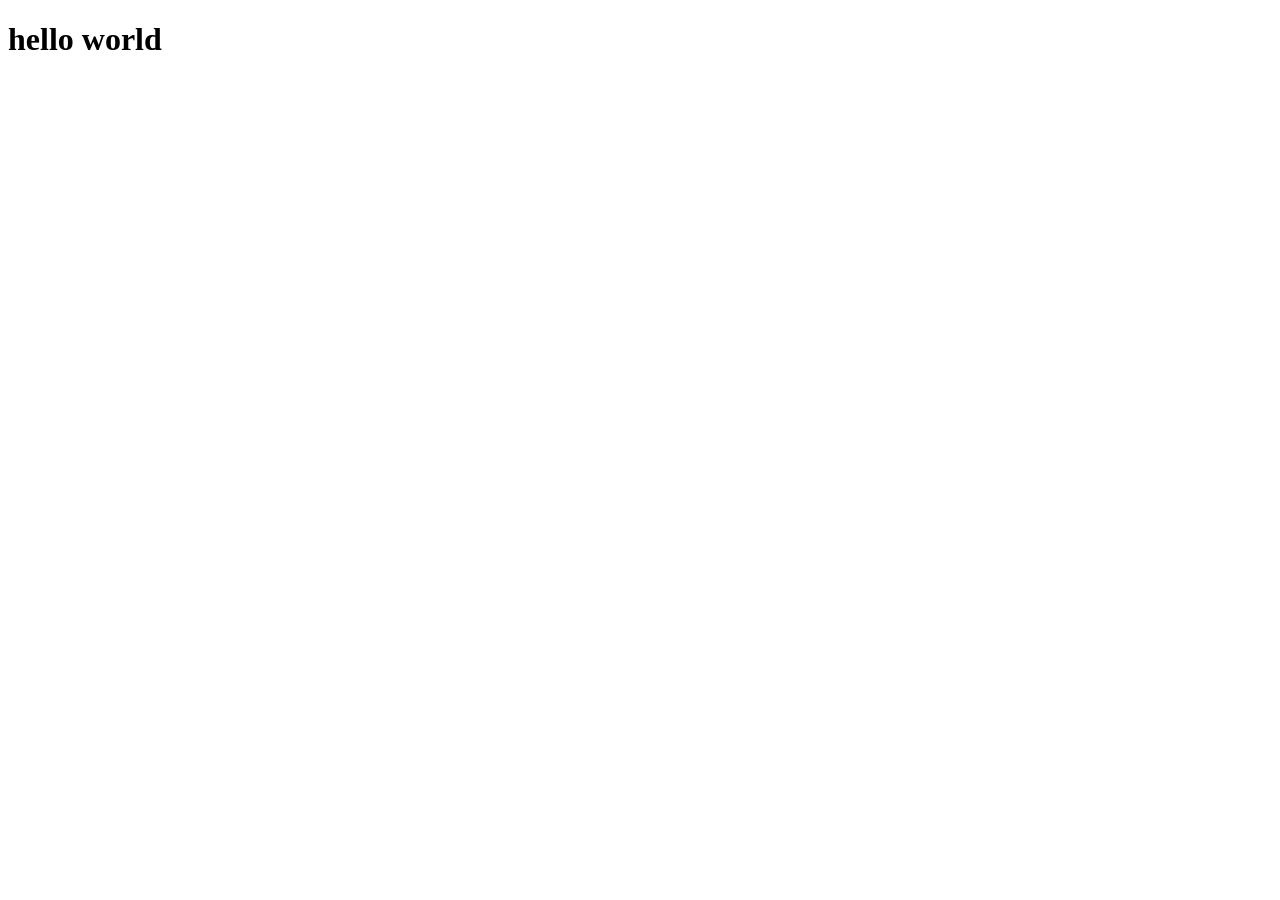
==== index.html @ 43cdc7c5 "initial commit" ====
<!DOCTYPE html>
<html lang="en">
<head>
    <meta charset="UTF-8">
    <meta name="viewport" content="width=device-width, initial-scale=1.0">
    <title>hello world</title>
</head>
<body>
    <h1>hello world</h1>
</body>
</html>
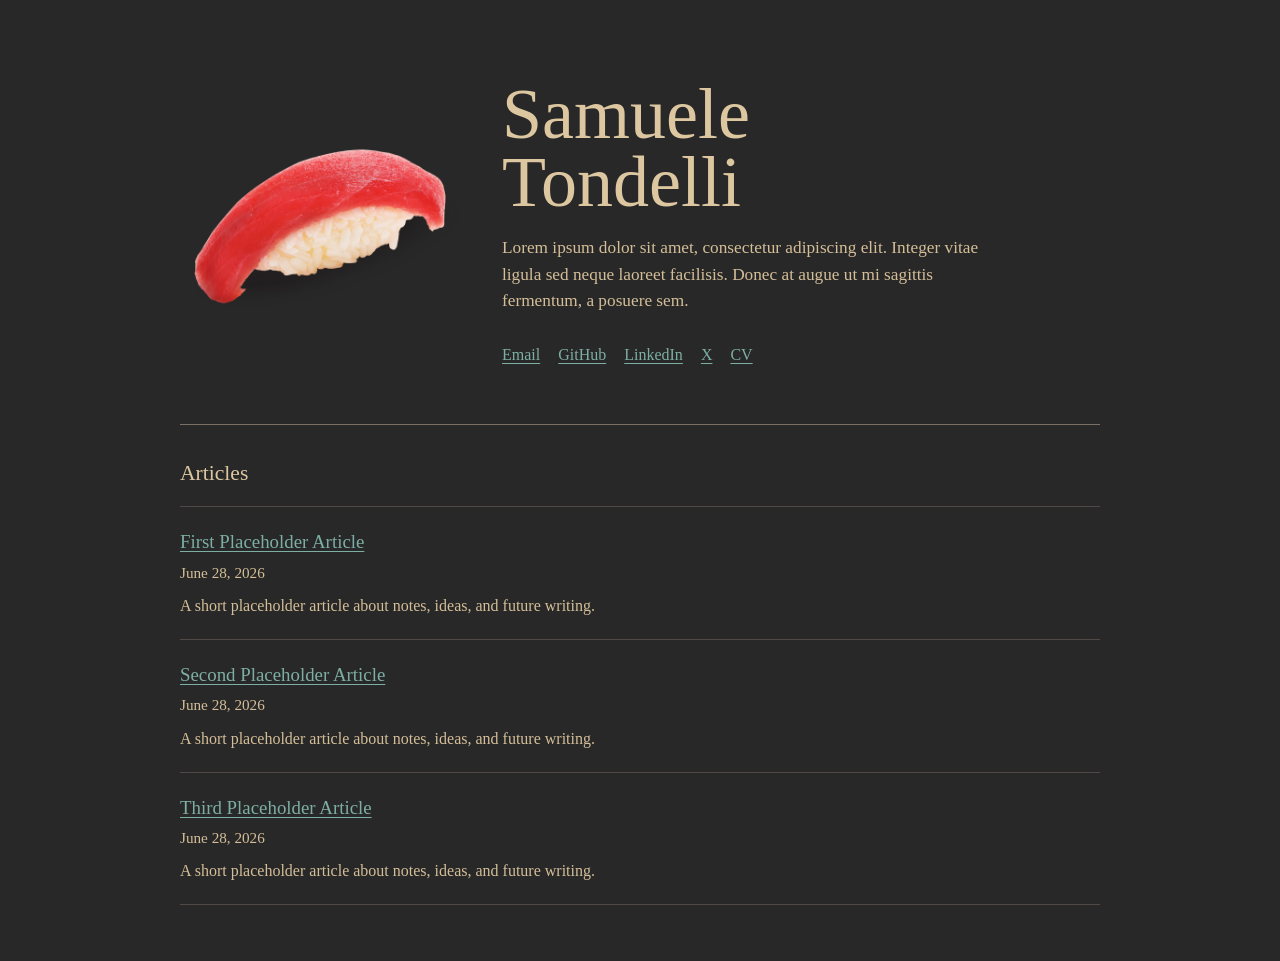
==== commit f92dd767: "update" ====
--- a/index.html
+++ b/index.html
@@ -3,9 +3,58 @@
 <head>
     <meta charset="UTF-8">
     <meta name="viewport" content="width=device-width, initial-scale=1.0">
-    <title>hello world</title>
+    <title>Samuele Tondelli</title>
+    <link rel="stylesheet" href="styles/base.css">
 </head>
 <body>
-    <h1>hello world</h1>
+    <main class="page">
+        <section class="layout layout--intro" aria-labelledby="page-title">
+            <img class="media media--square" src="media/tonno-ok.png" alt="A piece of tuna nigiri sushi">
+
+            <div class="prose">
+                <h1 class="title title--page" id="page-title">Samuele Tondelli</h1>
+                <p>
+                    Lorem ipsum dolor sit amet, consectetur adipiscing elit. Integer
+                    vitae ligula sed neque laoreet facilisis. Donec at augue ut mi
+                    sagittis fermentum, a posuere sem.
+                </p>
+
+                <nav class="link-list" aria-label="Contact links">
+                    <a href="mailto:tondellisamuele1@gmail.com">Email</a>
+                    <a href="https://github.com/SamueleTondelli" rel="me">GitHub</a>
+                    <a href="https://www.linkedin.com/in/samuele-tondelli-681691356/" rel="me">LinkedIn</a>
+                    <a href="https://x.com/thonnoh" rel="me">X</a>
+                    <a href="media/CV.pdf">CV</a>
+                </nav>
+            </div>
+        </section>
+
+        <section class="section section--divided" aria-labelledby="articles-title">
+            <h2 class="title title--section" id="articles-title">Articles</h2>
+            <ol class="content-list">
+                <li class="content-item">
+                    <a class="content-title" href="articles/first-placeholder.html">First Placeholder Article</a>
+                    <time class="content-date" datetime="2026-06-28">June 28, 2026</time>
+                    <p class="content-description">
+                        A short placeholder article about notes, ideas, and future writing.
+                    </p>
+                </li>
+                <li class="content-item">
+                    <a class="content-title" href="articles/second-placeholder.html">Second Placeholder Article</a>
+                    <time class="content-date" datetime="2026-06-28">June 28, 2026</time>
+                    <p class="content-description">
+                        A short placeholder article about notes, ideas, and future writing.
+                    </p>
+                </li>
+                <li class="content-item">
+                    <a class="content-title" href="articles/third-placeholder.html">Third Placeholder Article</a>
+                    <time class="content-date" datetime="2026-06-28">June 28, 2026</time>
+                    <p class="content-description">
+                        A short placeholder article about notes, ideas, and future writing.
+                    </p>
+                </li>
+            </ol>
+        </section>
+    </main>
 </body>
 </html>
--- a/styles/base.css
+++ b/styles/base.css
@@ -0,0 +1,188 @@
+@import url("themes/gruvbox-contrast.css");
+
+* {
+    box-sizing: border-box;
+}
+
+::selection {
+    background: var(--selection-background);
+    color: var(--selection-text);
+}
+
+body {
+    margin: 0;
+    min-height: 100vh;
+    background: var(--background);
+    color: var(--text);
+    font-family: Georgia, "Times New Roman", serif;
+    line-height: 1.55;
+}
+
+a {
+    color: var(--accent);
+    text-underline-offset: 0.18em;
+    transition: color 160ms ease;
+}
+
+a:hover,
+a:focus-visible {
+    color: var(--accent-hover);
+}
+
+.page {
+    width: min(920px, calc(100% - 40px));
+    margin: 0 auto;
+    padding: 80px 0 56px;
+}
+
+.page--article {
+    width: min(760px, calc(100% - 40px));
+}
+
+.layout {
+    display: grid;
+    gap: 42px;
+}
+
+.layout--intro {
+    grid-template-columns: minmax(180px, 280px) minmax(0, 1fr);
+    align-items: center;
+    margin-bottom: 56px;
+}
+
+.media {
+    display: block;
+    width: 100%;
+    object-fit: contain;
+}
+
+.media--square {
+    aspect-ratio: 1 / 1;
+}
+
+.prose {
+    max-width: 62ch;
+}
+
+.prose p,
+.article-body p {
+    margin: 0;
+    color: var(--muted);
+    font-size: 1.08rem;
+}
+
+.prose p + p,
+.article-body p + p {
+    margin-top: 18px;
+}
+
+.title {
+    margin: 0;
+    font-weight: 500;
+    letter-spacing: 0;
+}
+
+.title--page {
+    margin-bottom: 18px;
+    font-size: clamp(2.25rem, 6vw, 4.5rem);
+    line-height: 0.95;
+}
+
+.title--section {
+    margin-bottom: 16px;
+    font-size: 1.35rem;
+}
+
+.title--article {
+    margin-bottom: 8px;
+    font-size: clamp(2.2rem, 7vw, 4rem);
+    line-height: 1;
+}
+
+.link-list {
+    display: flex;
+    flex-wrap: wrap;
+    gap: 12px 18px;
+    margin-top: 28px;
+}
+
+.section--divided {
+    border-top: 1px solid var(--line);
+    padding-top: 32px;
+}
+
+.content-list {
+    list-style: none;
+    margin: 0;
+    padding: 0;
+    border-top: 1px solid var(--line-soft);
+}
+
+.content-item {
+    padding: 20px 0;
+    border-bottom: 1px solid var(--line-soft);
+}
+
+.content-title {
+    display: inline-block;
+    font-size: 1.18rem;
+}
+
+.content-date,
+.article-date {
+    display: block;
+    margin-top: 4px;
+    color: var(--muted);
+    font-size: 0.95rem;
+}
+
+.content-description {
+    margin: 10px 0 0;
+    max-width: 62ch;
+    color: var(--muted);
+}
+
+.article-header {
+    margin-bottom: 40px;
+}
+
+.article-nav {
+    margin-bottom: 40px;
+}
+
+.article-body h2,
+.article-body h3 {
+    margin: 34px 0 12px;
+    color: var(--heading-accent);
+    font-weight: 500;
+    letter-spacing: 0;
+}
+
+.article-body h2 {
+    font-size: 1.55rem;
+}
+
+.article-body h3 {
+    font-size: 1.2rem;
+}
+
+@media (max-width: 680px) {
+    .page,
+    .page--article {
+        width: min(100% - 28px, 560px);
+        padding-top: 42px;
+    }
+
+    .layout {
+        gap: 24px;
+    }
+
+    .layout--intro {
+        grid-template-columns: 1fr;
+        margin-bottom: 44px;
+    }
+
+    .media--square {
+        width: min(72vw, 260px);
+    }
+}
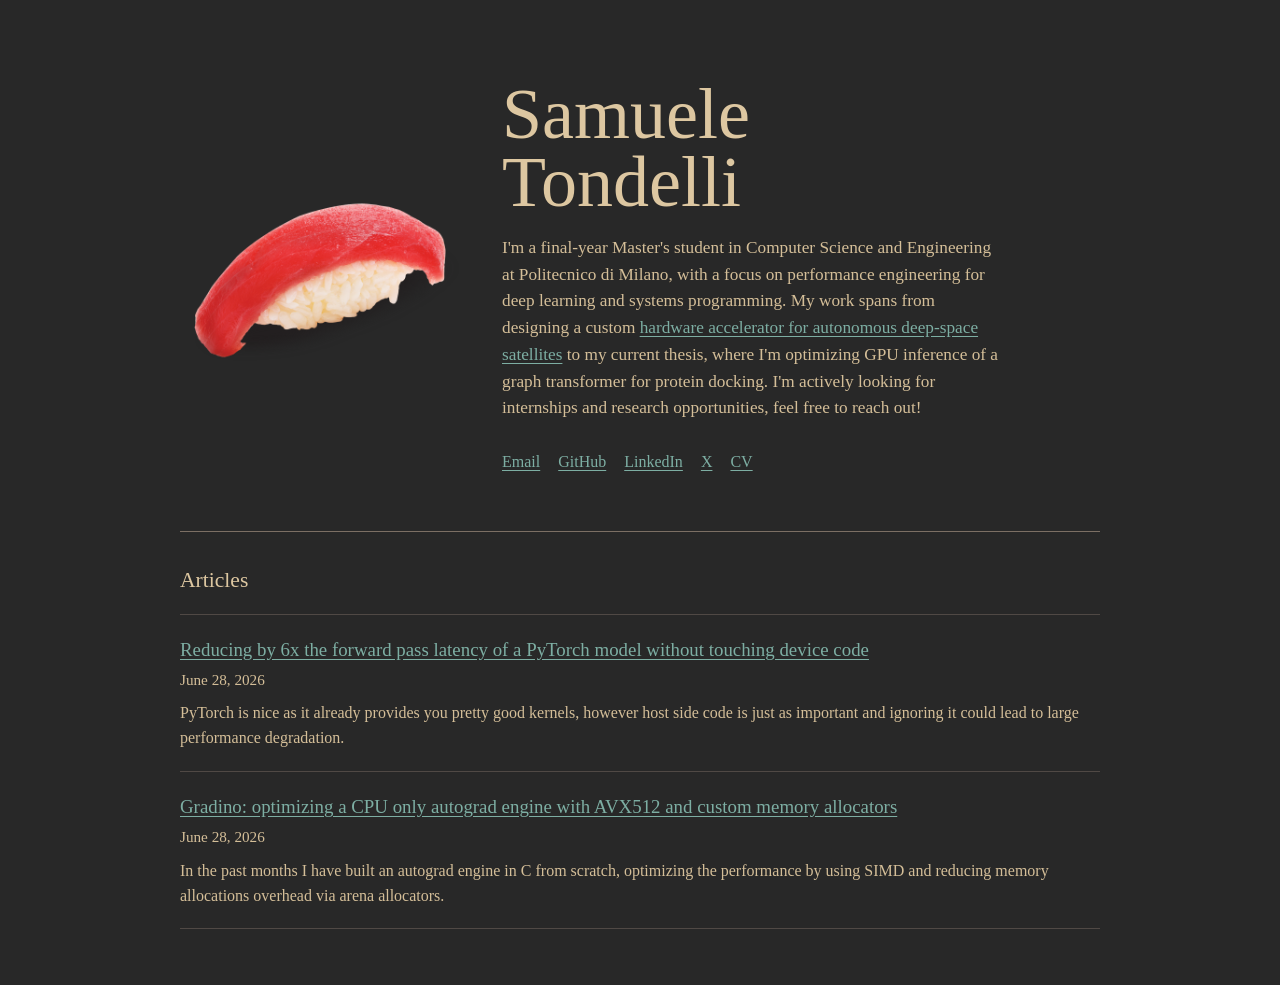
==== commit eef2fb11: "updates" ====
--- a/index.html
+++ b/index.html
@@ -14,9 +14,7 @@
             <div class="prose">
                 <h1 class="title title--page" id="page-title">Samuele Tondelli</h1>
                 <p>
-                    Lorem ipsum dolor sit amet, consectetur adipiscing elit. Integer
-                    vitae ligula sed neque laoreet facilisis. Donec at augue ut mi
-                    sagittis fermentum, a posuere sem.
+                    I'm a final-year Master's student in Computer Science and Engineering at Politecnico di Milano, with a focus on performance engineering for deep learning and systems programming. My work spans from designing a custom <a href="https://github.com/leonardobertolani/deepspaceexploration">hardware accelerator for autonomous deep-space satellites</a> to my current thesis, where I'm optimizing GPU inference of a graph transformer for protein docking. I'm actively looking for internships and research opportunities, feel free to reach out!
                 </p>
 
                 <nav class="link-list" aria-label="Contact links">
@@ -33,24 +31,17 @@
             <h2 class="title title--section" id="articles-title">Articles</h2>
             <ol class="content-list">
                 <li class="content-item">
-                    <a class="content-title" href="articles/first-placeholder.html">First Placeholder Article</a>
+                    <a class="content-title" href="articles/second-placeholder.html">Reducing by 6x the forward pass latency of a PyTorch model without touching device code</a>
                     <time class="content-date" datetime="2026-06-28">June 28, 2026</time>
                     <p class="content-description">
-                        A short placeholder article about notes, ideas, and future writing.
+                        PyTorch is nice as it already provides you pretty good kernels, however host side code is just as important and ignoring it could lead to large performance degradation.
                     </p>
                 </li>
                 <li class="content-item">
-                    <a class="content-title" href="articles/second-placeholder.html">Second Placeholder Article</a>
+                    <a class="content-title" href="articles/first-placeholder.html">Gradino: optimizing a CPU only autograd engine with AVX512 and custom memory allocators</a>
                     <time class="content-date" datetime="2026-06-28">June 28, 2026</time>
                     <p class="content-description">
-                        A short placeholder article about notes, ideas, and future writing.
-                    </p>
-                </li>
-                <li class="content-item">
-                    <a class="content-title" href="articles/third-placeholder.html">Third Placeholder Article</a>
-                    <time class="content-date" datetime="2026-06-28">June 28, 2026</time>
-                    <p class="content-description">
-                        A short placeholder article about notes, ideas, and future writing.
+                        In the past months I have built an autograd engine in C from scratch, optimizing the performance by using SIMD and reducing memory allocations overhead via arena allocators.
                     </p>
                 </li>
             </ol>
--- a/styles/base.css
+++ b/styles/base.css
@@ -138,7 +138,6 @@
 
 .content-description {
     margin: 10px 0 0;
-    max-width: 62ch;
     color: var(--muted);
 }
 
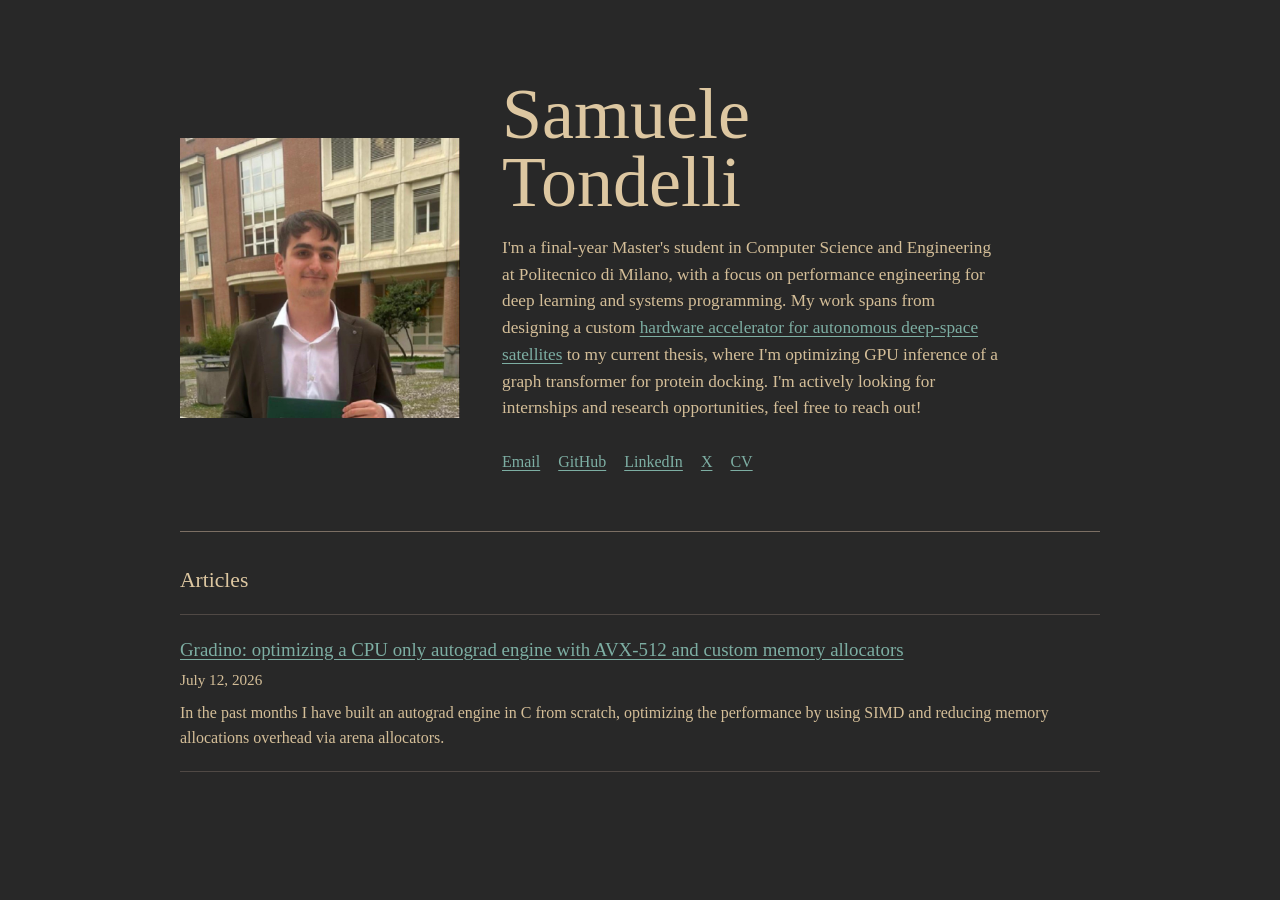
==== commit 62c7e549: "update" ====
--- a/index.html
+++ b/index.html
@@ -9,7 +9,7 @@
 <body>
     <main class="page">
         <section class="layout layout--intro" aria-labelledby="page-title">
-            <img class="media media--square" src="media/tonno-ok.png" alt="A piece of tuna nigiri sushi">
+            <img class="media media--square" src="media/pfp.jpg" alt="A piece of tuna nigiri sushi">
 
             <div class="prose">
                 <h1 class="title title--page" id="page-title">Samuele Tondelli</h1>
@@ -30,16 +30,16 @@
         <section class="section section--divided" aria-labelledby="articles-title">
             <h2 class="title title--section" id="articles-title">Articles</h2>
             <ol class="content-list">
+                <!-- <li class="content-item"> -->
+                    <!-- <a class="content-title" href="articles/second-placeholder.html">Reducing by 6x the forward pass latency of a PyTorch model without touching device code</a> -->
+                    <!-- <time class="content-date" datetime="2026-06-28">June 28, 2026</time> -->
+                    <!-- <p class="content-description"> -->
+                        <!-- PyTorch is nice as it already provides you pretty good kernels, however host side code is just as important and ignoring it could lead to large performance degradation. -->
+                    <!-- </p> -->
+                <!-- </li> -->
                 <li class="content-item">
-                    <a class="content-title" href="articles/second-placeholder.html">Reducing by 6x the forward pass latency of a PyTorch model without touching device code</a>
-                    <time class="content-date" datetime="2026-06-28">June 28, 2026</time>
-                    <p class="content-description">
-                        PyTorch is nice as it already provides you pretty good kernels, however host side code is just as important and ignoring it could lead to large performance degradation.
-                    </p>
-                </li>
-                <li class="content-item">
-                    <a class="content-title" href="articles/first-placeholder.html">Gradino: optimizing a CPU only autograd engine with AVX512 and custom memory allocators</a>
-                    <time class="content-date" datetime="2026-06-28">June 28, 2026</time>
+                    <a class="content-title" href="articles/gradino.html">Gradino: optimizing a CPU only autograd engine with AVX-512 and custom memory allocators</a>
+                    <time class="content-date" datetime="2026-06-28">July 12, 2026</time>
                     <p class="content-description">
                         In the past months I have built an autograd engine in C from scratch, optimizing the performance by using SIMD and reducing memory allocations overhead via arena allocators.
                     </p>
--- a/styles/base.css
+++ b/styles/base.css
@@ -95,8 +95,8 @@
 
 .title--article {
     margin-bottom: 8px;
-    font-size: clamp(2.2rem, 7vw, 4rem);
-    line-height: 1;
+    font-size: clamp(1.8rem, 4vw, 2.8rem);
+    line-height: 1.08;
 }
 
 .link-list {
@@ -165,6 +165,111 @@
     font-size: 1.2rem;
 }
 
+.article-body ul,
+.article-body ol {
+    margin: 16px 0 0;
+    padding-left: 1.4rem;
+    color: var(--muted);
+    font-size: 1.08rem;
+}
+
+.article-body li + li {
+    margin-top: 8px;
+}
+
+.article-body code {
+    border: 1px solid var(--code-border);
+    border-radius: 4px;
+    background: var(--code-background);
+    color: var(--code-text);
+    font-family: "SFMono-Regular", Consolas, "Liberation Mono", Menlo, monospace;
+    font-size: 0.92em;
+}
+
+.article-body :not(pre) > code {
+    padding: 0.12em 0.32em;
+}
+
+.article-body pre {
+    overflow-x: auto;
+    margin: 18px 0 0;
+    padding: 18px 20px;
+    border: 1px solid var(--code-border);
+    border-radius: 6px;
+    background: var(--code-background);
+    color: var(--code-text);
+    line-height: 1.5;
+}
+
+.article-body pre code {
+    display: block;
+    padding: 0;
+    border: 0;
+    background: transparent;
+    color: inherit;
+    font-size: 0.92rem;
+    white-space: pre;
+}
+
+.article-body .hljs {
+    background: transparent;
+    color: var(--code-text);
+}
+
+.hljs-comment,
+.hljs-quote {
+    color: var(--syntax-comment);
+    font-style: italic;
+}
+
+.hljs-keyword,
+.hljs-selector-tag,
+.hljs-subst {
+    color: var(--syntax-keyword);
+}
+
+.hljs-type,
+.hljs-class .hljs-title,
+.hljs-built_in {
+    color: var(--syntax-type);
+}
+
+.hljs-title,
+.hljs-function .hljs-title {
+    color: var(--syntax-function);
+}
+
+.hljs-string,
+.hljs-regexp,
+.hljs-symbol {
+    color: var(--syntax-string);
+}
+
+.hljs-number,
+.hljs-literal {
+    color: var(--syntax-number);
+}
+
+.hljs-attr,
+.hljs-attribute,
+.hljs-variable,
+.hljs-template-variable {
+    color: var(--syntax-variable);
+}
+
+.hljs-meta,
+.hljs-doctag {
+    color: var(--syntax-meta);
+}
+
+.hljs-deletion {
+    color: var(--syntax-error);
+}
+
+.hljs-addition {
+    color: var(--syntax-string);
+}
+
 @media (max-width: 680px) {
     .page,
     .page--article {
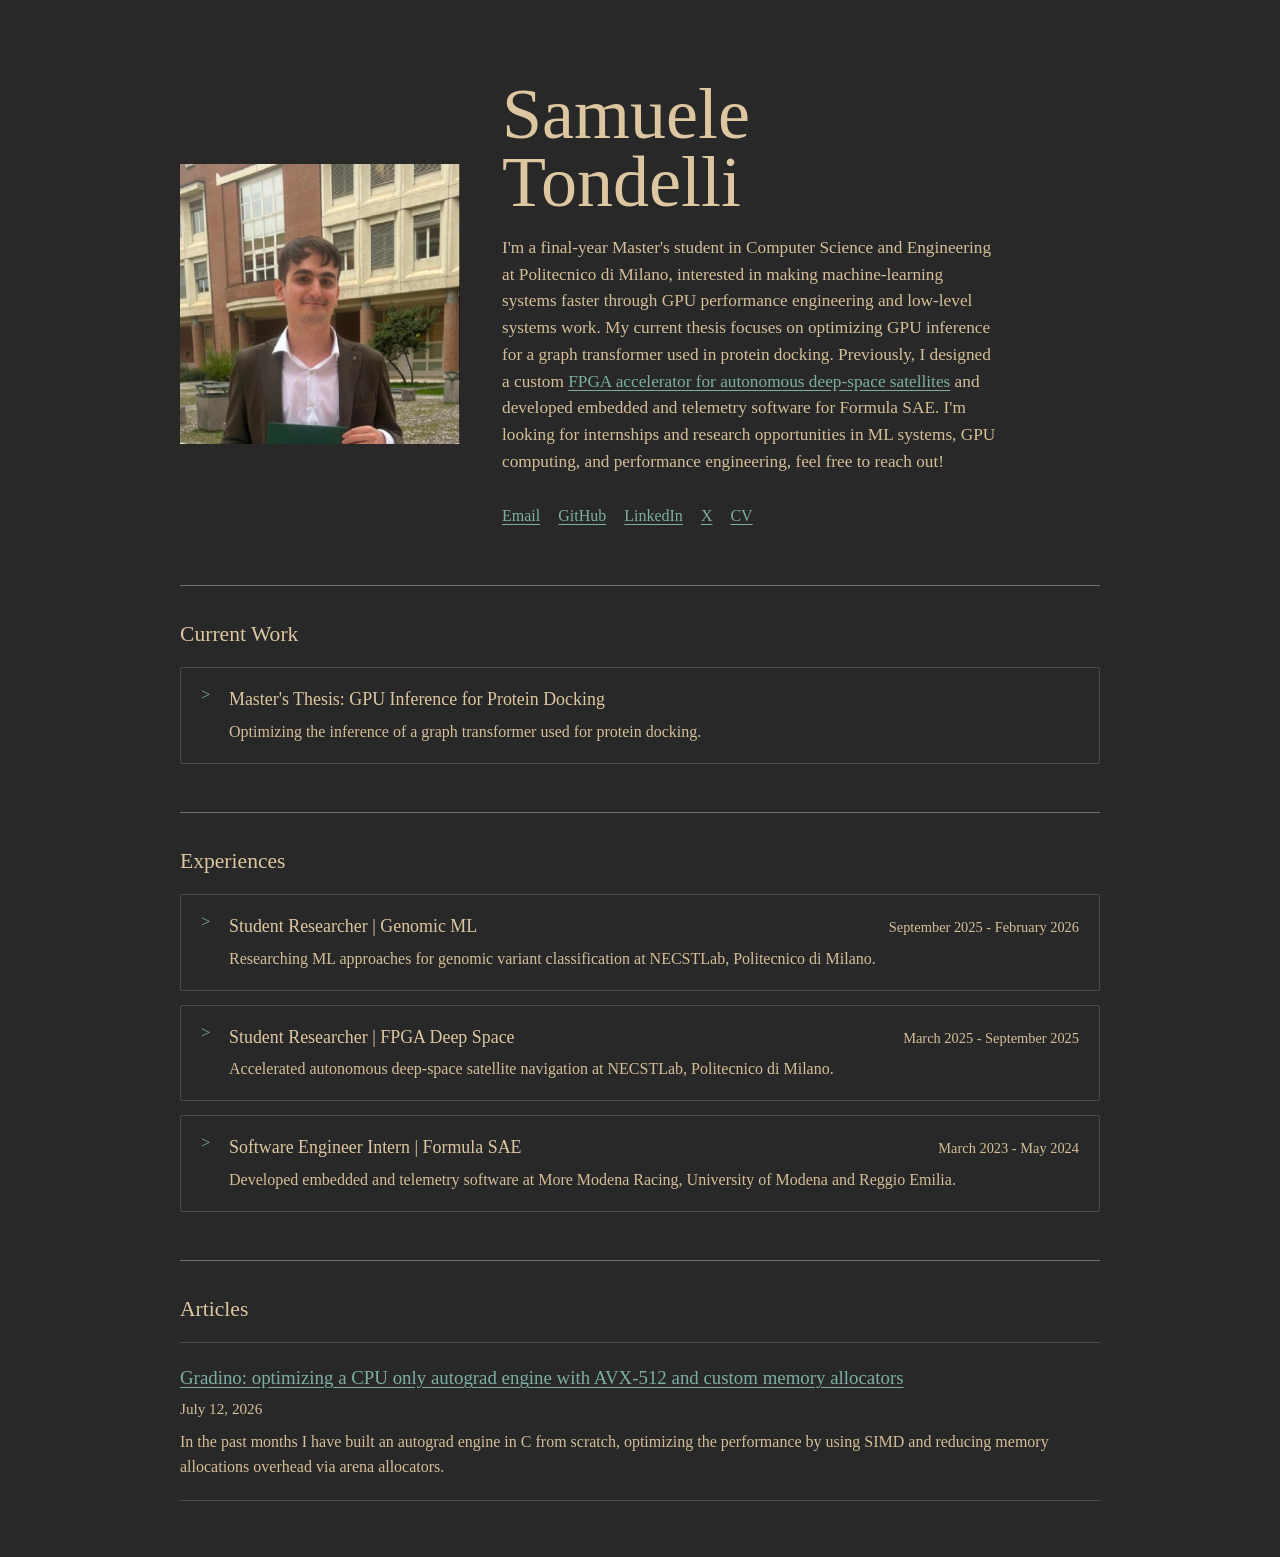
==== commit ae0a11cf: "update" ====
--- a/index.html
+++ b/index.html
@@ -14,7 +14,7 @@
             <div class="prose">
                 <h1 class="title title--page" id="page-title">Samuele Tondelli</h1>
                 <p>
-                    I'm a final-year Master's student in Computer Science and Engineering at Politecnico di Milano, with a focus on performance engineering for deep learning and systems programming. My work spans from designing a custom <a href="https://github.com/leonardobertolani/deepspaceexploration">hardware accelerator for autonomous deep-space satellites</a> to my current thesis, where I'm optimizing GPU inference of a graph transformer for protein docking. I'm actively looking for internships and research opportunities, feel free to reach out!
+                    I'm a final-year Master's student in Computer Science and Engineering at Politecnico di Milano, interested in making machine-learning systems faster through GPU performance engineering and low-level systems work. My current thesis focuses on optimizing GPU inference for a graph transformer used in protein docking. Previously, I designed a custom <a href="https://github.com/leonardobertolani/deepspaceexploration">FPGA accelerator for autonomous deep-space satellites</a> and developed embedded and telemetry software for Formula SAE. I'm looking for internships and research opportunities in ML systems, GPU computing, and performance engineering, feel free to reach out!
                 </p>
 
                 <nav class="link-list" aria-label="Contact links">
@@ -24,6 +24,86 @@
                     <a href="https://x.com/thonnoh" rel="me">X</a>
                     <a href="media/CV.pdf">CV</a>
                 </nav>
+            </div>
+        </section>
+
+        <section class="section section--divided" aria-labelledby="current-work-title">
+            <h2 class="title title--section" id="current-work-title">Current Work</h2>
+            <div class="experience-list">
+                <details class="experience-card">
+                    <summary class="experience-summary">
+                        <span class="experience-heading">
+                            <span class="experience-title">Master's Thesis: GPU Inference for Protein Docking</span>
+                            <span class="experience-duration"></span>
+                        </span>
+                        <span class="experience-description">Optimizing the inference of a graph transformer used for protein docking.</span>
+                    </summary>
+                    <div class="experience-details">
+                        <p>
+                            My thesis at Politecnico di Milano explores how to reduce the inference latency of a <a href="https://pubs.acs.org/doi/abs/10.1021/acs.jmedchem.2c00991">graph transformer for protein docking</a> through GPU-focused performance engineering, as currently 
+                            graph operations are implemented via Python only libraries making inference hard to scale to real-life workloads.
+                        </p>
+                    </div>
+                </details>
+            </div>
+        </section>
+
+        <section class="section section--divided" aria-labelledby="experiences-title">
+            <h2 class="title title--section" id="experiences-title">Experiences</h2>
+            <div class="experience-list">
+                <details class="experience-card">
+                    <summary class="experience-summary">
+                        <span class="experience-heading">
+                            <span class="experience-title">Student Researcher | Genomic ML</span>
+                            <span class="experience-duration">September 2025 - February 2026</span>
+                        </span>
+                        <span class="experience-description">Researching ML approaches for genomic variant classification at NECSTLab, Politecnico di Milano.</span>
+                    </summary>
+                    <div class="experience-details">
+                        <ul>
+                            <li>Conducted a survey study on ML approaches for single nucleotide variant classification.</li>
+                            <li>Benchmarked four models across 144 genomic datasets: MLP, XGBoost, logistic regression, and random forest.</li>
+                            <li>Reduced training resource usage by up to 10&times; while minimally impacting test performance.</li>
+                            <li>Analyzed pathogenicity prediction for variants of uncertain significance, achieving 90% consistency across 72 models.</li>
+                            <li>Research paper accepted at <a href="https://embc.embs.org/2026/">IEEE EMBC 2026</a>.</li>
+                        </ul>
+                    </div>
+                </details>
+
+                <details class="experience-card">
+                    <summary class="experience-summary">
+                        <span class="experience-heading">
+                            <span class="experience-title">Student Researcher | FPGA Deep Space</span>
+                            <span class="experience-duration">March 2025 - September 2025</span>
+                        </span>
+                        <span class="experience-description">Accelerated autonomous deep-space satellite navigation at NECSTLab, Politecnico di Milano.</span>
+                    </summary>
+                    <div class="experience-details">
+                        <ul>
+                            <li>Accelerated the ECOS library for autonomous navigation of deep-space satellites.</li>
+                            <li>Developed accelerators for sparse matrix computations, including SpMV and LDL<sup>T</sup> kernels, using Vitis HLS and Vivado.</li>
+                            <li>Deployed the IP on a Kria KD240 and developed a C Linux driver, achieving a 2&times; speedup over software.</li>
+                            <li>Competed in the 2025 AMD Open Hardware competition.</li>
+                        </ul>
+                    </div>
+                </details>
+
+                <details class="experience-card">
+                    <summary class="experience-summary">
+                        <span class="experience-heading">
+                            <span class="experience-title">Software Engineer Intern | Formula SAE</span>
+                            <span class="experience-duration">March 2023 - May 2024</span>
+                        </span>
+                        <span class="experience-description">Developed embedded and telemetry software at More Modena Racing, University of Modena and Reggio Emilia.</span>
+                    </summary>
+                    <div class="experience-details">
+                        <ul>
+                            <li>Co-led a team of four developing software for combustion and hybrid Formula SAE cars.</li>
+                            <li>Developed live wireless telemetry at 1 Mbps over 500 m using a Raspberry Pi 5 and Grafana.</li>
+                            <li>Developed car dashboard software on an STM32 controller that reads CAN bus data.</li>
+                        </ul>
+                    </div>
+                </details>
             </div>
         </section>
 
--- a/styles/base.css
+++ b/styles/base.css
@@ -109,6 +109,105 @@
 .section--divided {
     border-top: 1px solid var(--line);
     padding-top: 32px;
+}
+
+.section--divided + .section--divided {
+    margin-top: 48px;
+}
+
+.experience-list {
+    display: grid;
+    gap: 14px;
+}
+
+.experience-card {
+    border: 1px solid var(--line-soft);
+    border-radius: 2px;
+    transition: border-color 160ms ease, background-color 160ms ease;
+}
+
+.experience-card:hover,
+.experience-card:focus-within,
+.experience-card[open] {
+    border-color: var(--line);
+    background: var(--code-background);
+}
+
+.experience-summary {
+    position: relative;
+    display: block;
+    padding: 18px 20px 18px 48px;
+    cursor: pointer;
+    list-style: none;
+}
+
+.experience-summary::-webkit-details-marker {
+    display: none;
+}
+
+.experience-summary::before {
+    content: ">";
+    position: absolute;
+    top: 19px;
+    left: 20px;
+    color: var(--accent);
+    font-size: 1.05rem;
+    line-height: 1;
+    transform-origin: center;
+    transition: transform 160ms ease;
+}
+
+.experience-card[open] .experience-summary::before {
+    transform: rotate(90deg);
+}
+
+.experience-summary:focus-visible {
+    outline: 2px solid var(--accent);
+    outline-offset: 3px;
+}
+
+.experience-heading {
+    display: flex;
+    align-items: baseline;
+    justify-content: space-between;
+    gap: 16px;
+}
+
+.experience-title {
+    color: var(--text);
+    font-size: 1.12rem;
+}
+
+.experience-duration {
+    flex: 0 0 auto;
+    color: var(--muted);
+    font-size: 0.9rem;
+}
+
+.experience-description {
+    display: block;
+    margin-top: 6px;
+    color: var(--muted);
+}
+
+.experience-details {
+    margin: 0 20px;
+    padding: 14px 0 18px;
+    border-top: 1px solid var(--line-soft);
+}
+
+.experience-details p,
+.experience-details ul {
+    margin: 0;
+    color: var(--muted);
+}
+
+.experience-details ul {
+    padding-left: 1.2rem;
+}
+
+.experience-details li + li {
+    margin-top: 6px;
 }
 
 .content-list {
@@ -289,4 +388,13 @@
     .media--square {
         width: min(72vw, 260px);
     }
-}
+
+    .experience-heading {
+        display: block;
+    }
+
+    .experience-duration {
+        display: block;
+        margin-top: 2px;
+    }
+}
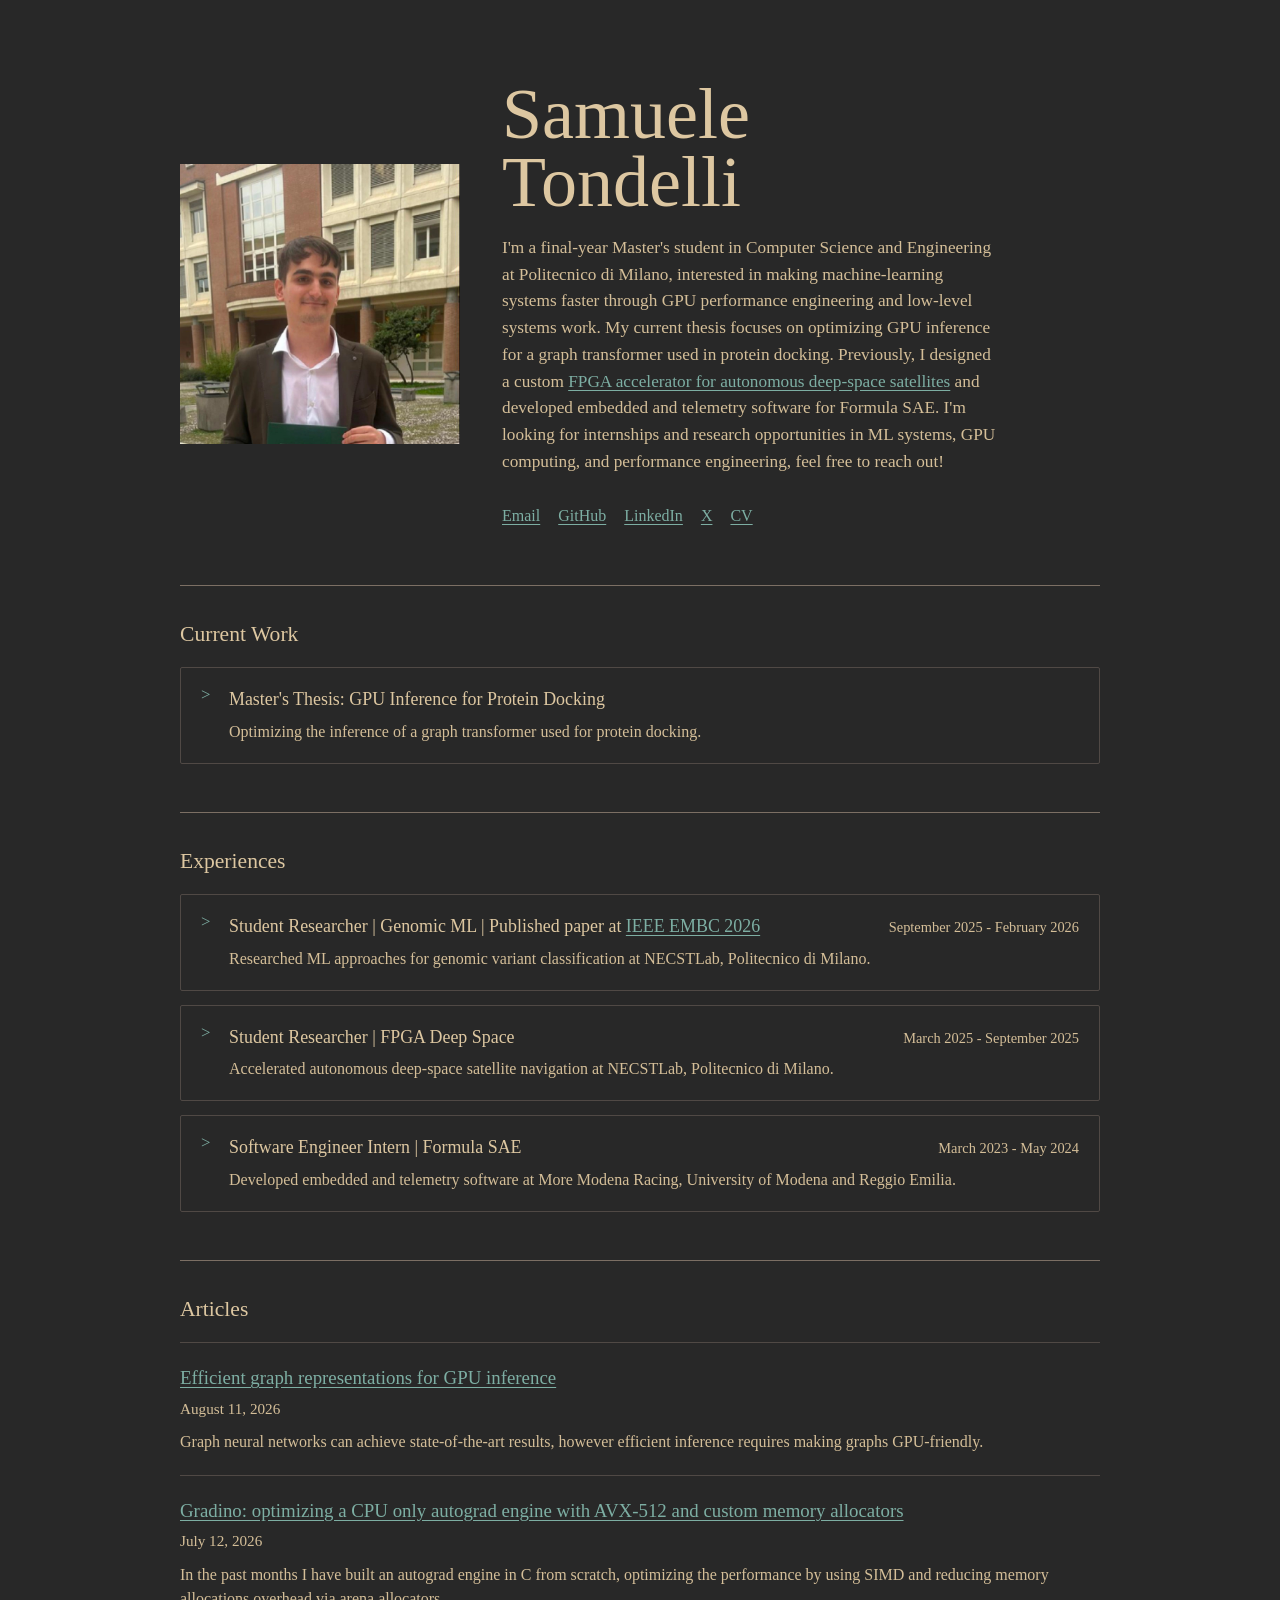
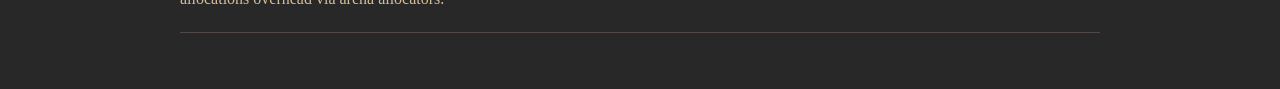
==== commit 5cfa1d29: "graphs on gpus article" ====
--- a/index.html
+++ b/index.html
@@ -54,10 +54,10 @@
                 <details class="experience-card">
                     <summary class="experience-summary">
                         <span class="experience-heading">
-                            <span class="experience-title">Student Researcher | Genomic ML</span>
+                            <span class="experience-title">Student Researcher | Genomic ML | Published paper at <a href="https://embc.embs.org/2026/">IEEE EMBC 2026</a></span>
                             <span class="experience-duration">September 2025 - February 2026</span>
                         </span>
-                        <span class="experience-description">Researching ML approaches for genomic variant classification at NECSTLab, Politecnico di Milano.</span>
+                        <span class="experience-description">Researched ML approaches for genomic variant classification at NECSTLab, Politecnico di Milano.</span>
                     </summary>
                     <div class="experience-details">
                         <ul>
@@ -110,13 +110,13 @@
         <section class="section section--divided" aria-labelledby="articles-title">
             <h2 class="title title--section" id="articles-title">Articles</h2>
             <ol class="content-list">
-                <!-- <li class="content-item"> -->
-                    <!-- <a class="content-title" href="articles/second-placeholder.html">Reducing by 6x the forward pass latency of a PyTorch model without touching device code</a> -->
-                    <!-- <time class="content-date" datetime="2026-06-28">June 28, 2026</time> -->
-                    <!-- <p class="content-description"> -->
-                        <!-- PyTorch is nice as it already provides you pretty good kernels, however host side code is just as important and ignoring it could lead to large performance degradation. -->
-                    <!-- </p> -->
-                <!-- </li> -->
+                <li class="content-item">
+                    <a class="content-title" href="articles/graphs-on-gpus.html">Efficient graph representations for GPU inference</a>
+                    <time class="content-date" datetime="2026-06-28">August 11, 2026</time>
+                    <p class="content-description">
+                        Graph neural networks can achieve state-of-the-art results, however efficient inference requires making graphs GPU-friendly.
+                    </p>
+                </li>
                 <li class="content-item">
                     <a class="content-title" href="articles/gradino.html">Gradino: optimizing a CPU only autograd engine with AVX-512 and custom memory allocators</a>
                     <time class="content-date" datetime="2026-06-28">July 12, 2026</time>
--- a/styles/base.css
+++ b/styles/base.css
@@ -276,6 +276,23 @@
     margin-top: 8px;
 }
 
+.article-figure {
+    margin: 24px 0;
+}
+
+.article-figure figcaption {
+    margin-top: 8px;
+    color: var(--muted);
+    font-size: 0.9rem;
+    text-align: center;
+}
+
+mjx-container[display="true"] {
+    overflow-x: auto;
+    overflow-y: hidden;
+    padding: 4px 0;
+}
+
 .article-body code {
     border: 1px solid var(--code-border);
     border-radius: 4px;
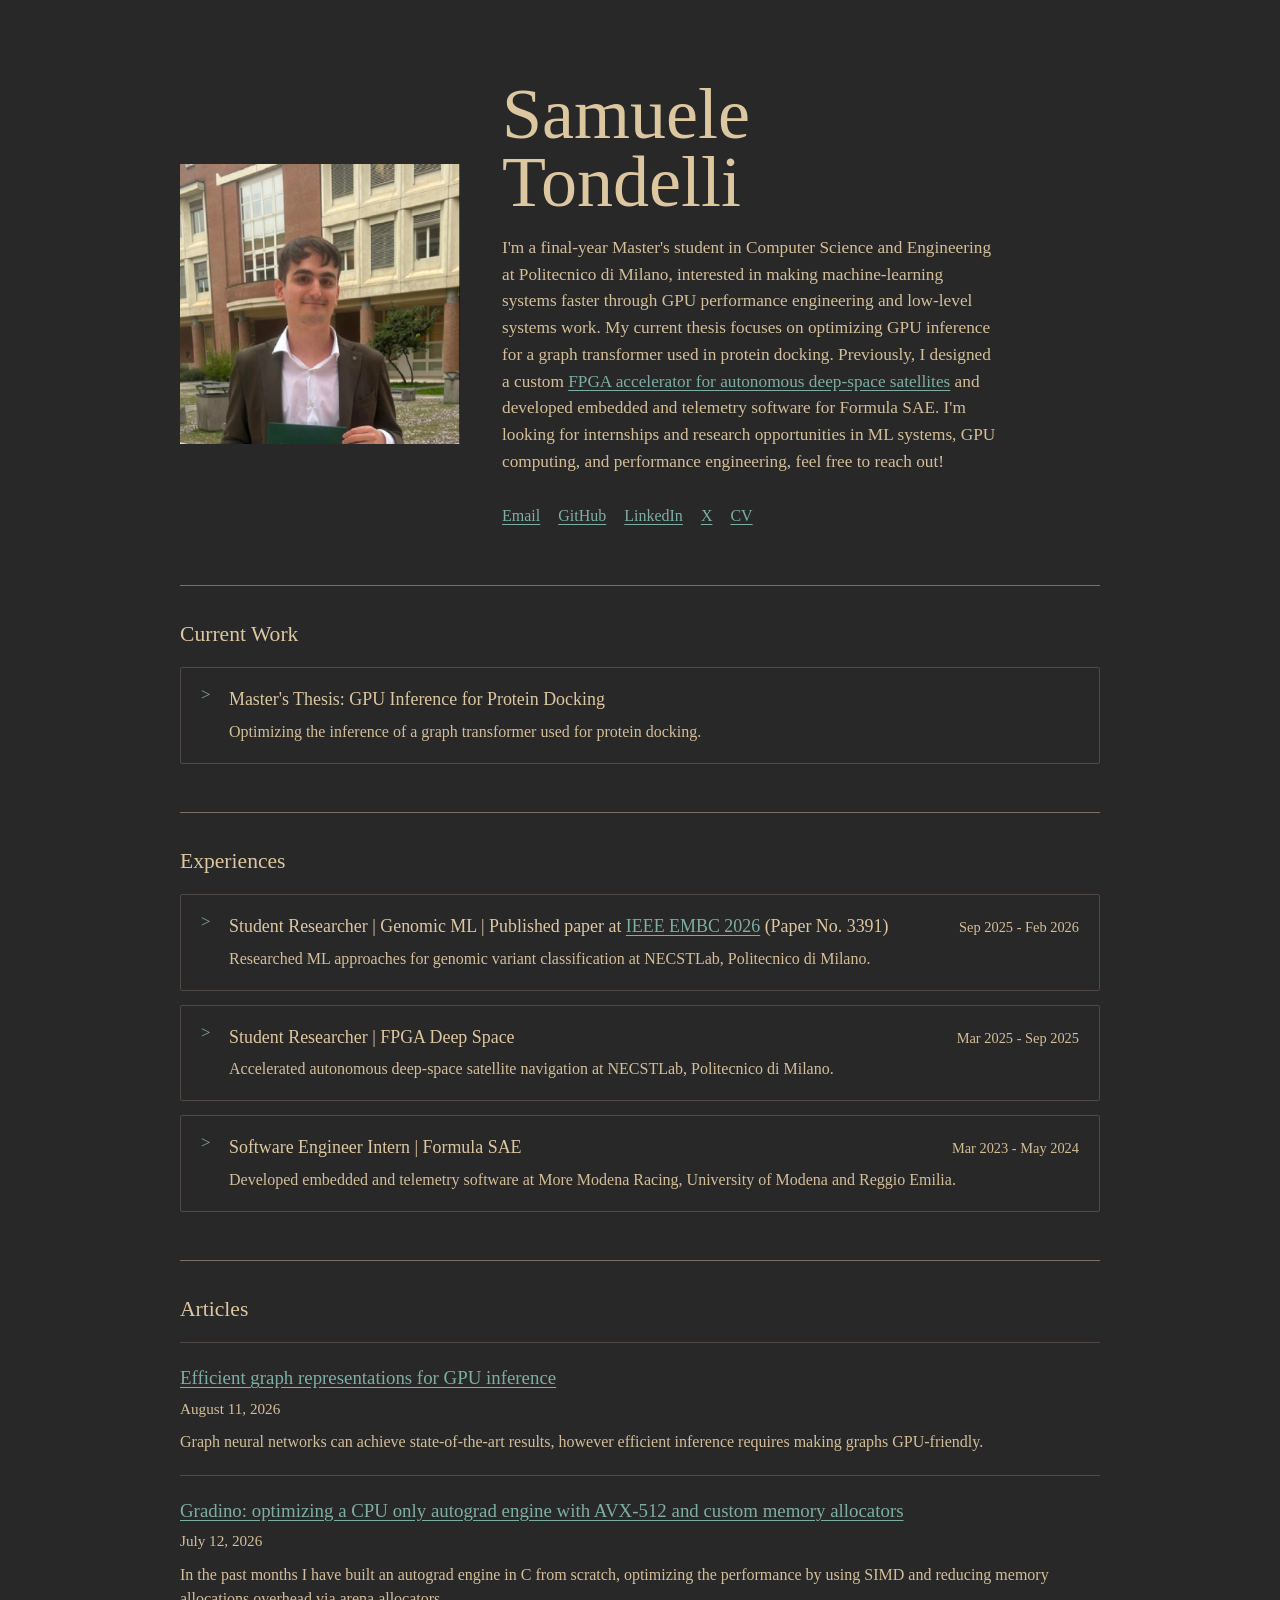
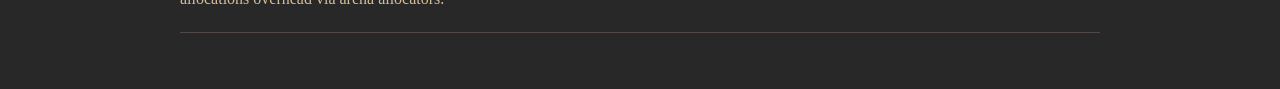
==== commit 0b6f6b45: "added paper number" ====
--- a/index.html
+++ b/index.html
@@ -54,8 +54,8 @@
                 <details class="experience-card">
                     <summary class="experience-summary">
                         <span class="experience-heading">
-                            <span class="experience-title">Student Researcher | Genomic ML | Published paper at <a href="https://embc.embs.org/2026/">IEEE EMBC 2026</a></span>
-                            <span class="experience-duration">September 2025 - February 2026</span>
+                            <span class="experience-title">Student Researcher | Genomic ML | Published paper at <a href="https://embc.embs.org/2026/">IEEE EMBC 2026</a> (Paper No. 3391)</span>
+                            <span class="experience-duration">Sep 2025 - Feb 2026</span>
                         </span>
                         <span class="experience-description">Researched ML approaches for genomic variant classification at NECSTLab, Politecnico di Milano.</span>
                     </summary>
@@ -74,7 +74,7 @@
                     <summary class="experience-summary">
                         <span class="experience-heading">
                             <span class="experience-title">Student Researcher | FPGA Deep Space</span>
-                            <span class="experience-duration">March 2025 - September 2025</span>
+                            <span class="experience-duration">Mar 2025 - Sep 2025</span>
                         </span>
                         <span class="experience-description">Accelerated autonomous deep-space satellite navigation at NECSTLab, Politecnico di Milano.</span>
                     </summary>
@@ -92,7 +92,7 @@
                     <summary class="experience-summary">
                         <span class="experience-heading">
                             <span class="experience-title">Software Engineer Intern | Formula SAE</span>
-                            <span class="experience-duration">March 2023 - May 2024</span>
+                            <span class="experience-duration">Mar 2023 - May 2024</span>
                         </span>
                         <span class="experience-description">Developed embedded and telemetry software at More Modena Racing, University of Modena and Reggio Emilia.</span>
                     </summary>
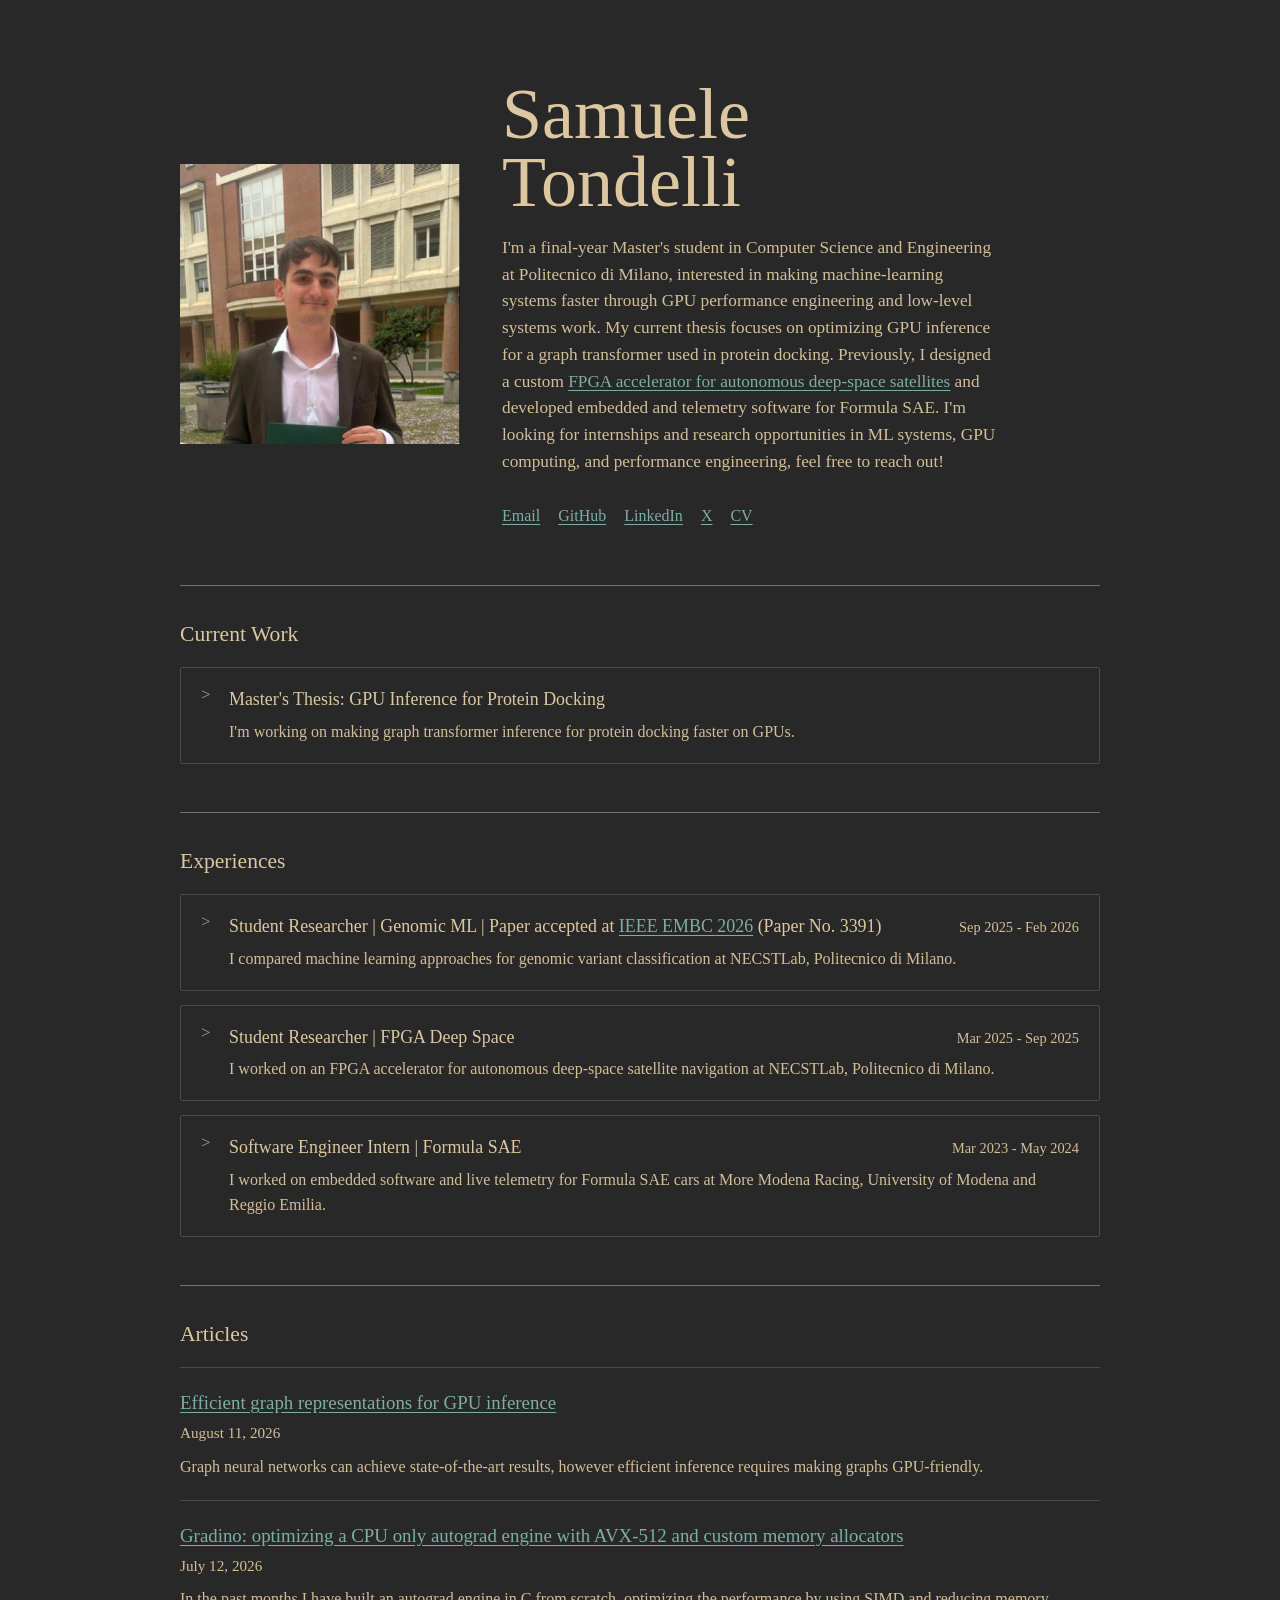
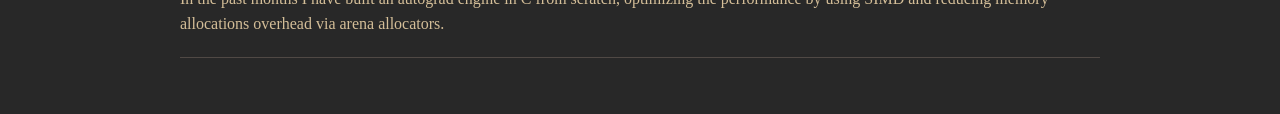
==== commit f9bad4b8: "update" ====
--- a/index.html
+++ b/index.html
@@ -36,12 +36,13 @@
                             <span class="experience-title">Master's Thesis: GPU Inference for Protein Docking</span>
                             <span class="experience-duration"></span>
                         </span>
-                        <span class="experience-description">Optimizing the inference of a graph transformer used for protein docking.</span>
+                        <span class="experience-description">I'm working on making graph transformer inference for protein docking faster on GPUs.</span>
                     </summary>
                     <div class="experience-details">
                         <p>
-                            My thesis at Politecnico di Milano explores how to reduce the inference latency of a <a href="https://pubs.acs.org/doi/abs/10.1021/acs.jmedchem.2c00991">graph transformer for protein docking</a> through GPU-focused performance engineering, as currently 
-                            graph operations are implemented via Python only libraries making inference hard to scale to real-life workloads.
+                            For my thesis at Politecnico di Milano I'm optimizing a <a href="https://pubs.acs.org/doi/abs/10.1021/acs.jmedchem.2c00991">graph transformer for protein docking</a>, with LibTorch C++ and TensorRT backends running on an NVIDIA A100.
+                            Profiling with Nsight Systems showed that host-device synchronization was a bottleneck, which I removed to bring the forward pass from 63 ms to 12 ms.
+                            I also fused the full graph attention in Triton using sparse CSC indices, reducing its latency from 190 &micro;s to 46 &micro;s compared to PyTorch. This is still in active development!
                         </p>
                     </div>
                 </details>
@@ -54,19 +55,18 @@
                 <details class="experience-card">
                     <summary class="experience-summary">
                         <span class="experience-heading">
-                            <span class="experience-title">Student Researcher | Genomic ML | Published paper at <a href="https://embc.embs.org/2026/">IEEE EMBC 2026</a> (Paper No. 3391)</span>
+                            <span class="experience-title">Student Researcher | Genomic ML | Paper accepted at <a href="https://embc.embs.org/2026/">IEEE EMBC 2026</a> (Paper No. 3391)</span>
                             <span class="experience-duration">Sep 2025 - Feb 2026</span>
                         </span>
-                        <span class="experience-description">Researched ML approaches for genomic variant classification at NECSTLab, Politecnico di Milano.</span>
+                        <span class="experience-description">I compared machine learning approaches for genomic variant classification at NECSTLab, Politecnico di Milano.</span>
                     </summary>
                     <div class="experience-details">
-                        <ul>
-                            <li>Conducted a survey study on ML approaches for single nucleotide variant classification.</li>
-                            <li>Benchmarked four models across 144 genomic datasets: MLP, XGBoost, logistic regression, and random forest.</li>
-                            <li>Reduced training resource usage by up to 10&times; while minimally impacting test performance.</li>
-                            <li>Analyzed pathogenicity prediction for variants of uncertain significance, achieving 90% consistency across 72 models.</li>
-                            <li>Research paper accepted at <a href="https://embc.embs.org/2026/">IEEE EMBC 2026</a>.</li>
-                        </ul>
+                        <p>
+                            At NECSTLab I benchmarked MLPs, XGBoost, logistic regression and random forests across 144 genomic datasets to compare how they classify single nucleotide variants.
+                            I also reduced training time from 24 s to 2.6 s and peak RAM from 2.28 GB to 0.30 GB, with minimal impact on test performance.
+                            For variants of uncertain significance, 72 models trained without those variants showed 90% average pairwise agreement on pathogenicity predictions.
+                            This work led to a paper accepted at <a href="https://embc.embs.org/2026/">IEEE EMBC 2026</a>.
+                        </p>
                     </div>
                 </details>
 
@@ -76,15 +76,14 @@
                             <span class="experience-title">Student Researcher | FPGA Deep Space</span>
                             <span class="experience-duration">Mar 2025 - Sep 2025</span>
                         </span>
-                        <span class="experience-description">Accelerated autonomous deep-space satellite navigation at NECSTLab, Politecnico di Milano.</span>
+                        <span class="experience-description">I worked on an FPGA accelerator for autonomous deep-space satellite navigation at NECSTLab, Politecnico di Milano.</span>
                     </summary>
                     <div class="experience-details">
-                        <ul>
-                            <li>Accelerated the ECOS library for autonomous navigation of deep-space satellites.</li>
-                            <li>Developed accelerators for sparse matrix computations, including SpMV and LDL<sup>T</sup> kernels, using Vitis HLS and Vivado.</li>
-                            <li>Deployed the IP on a Kria KD240 and developed a C Linux driver, achieving a 2&times; speedup over software.</li>
-                            <li>Competed in the 2025 AMD Open Hardware competition.</li>
-                        </ul>
+                        <p>
+                            At NECSTLab I worked on accelerating ECOS, a library used for autonomous navigation of deep-space satellites.
+                            I focused on the sparse matrix computations, building SpMV and LDL<sup>T</sup> kernels with Vitis HLS and Vivado, then deploying them on a Kria KD240 with a Linux driver written in C.
+                            The accelerator achieved a 2&times; speedup over software, and we entered the project in the 2025 AMD Open Hardware competition.
+                        </p>
                     </div>
                 </details>
 
@@ -94,14 +93,14 @@
                             <span class="experience-title">Software Engineer Intern | Formula SAE</span>
                             <span class="experience-duration">Mar 2023 - May 2024</span>
                         </span>
-                        <span class="experience-description">Developed embedded and telemetry software at More Modena Racing, University of Modena and Reggio Emilia.</span>
+                        <span class="experience-description">I worked on embedded software and live telemetry for Formula SAE cars at More Modena Racing, University of Modena and Reggio Emilia.</span>
                     </summary>
                     <div class="experience-details">
-                        <ul>
-                            <li>Co-led a team of four developing software for combustion and hybrid Formula SAE cars.</li>
-                            <li>Developed live wireless telemetry at 1 Mbps over 500 m using a Raspberry Pi 5 and Grafana.</li>
-                            <li>Developed car dashboard software on an STM32 controller that reads CAN bus data.</li>
-                        </ul>
+                        <p>
+                            At More Modena Racing I co-led a team of four working on software for combustion and hybrid Formula SAE cars.
+                            I built a wireless telemetry system using a Raspberry Pi 5 and Grafana, which let us monitor the car live at 1 Mbps over 500 m.
+                            I also wrote the dashboard software on an STM32 controller, reading data from the car's CAN bus.
+                        </p>
                     </div>
                 </details>
             </div>
